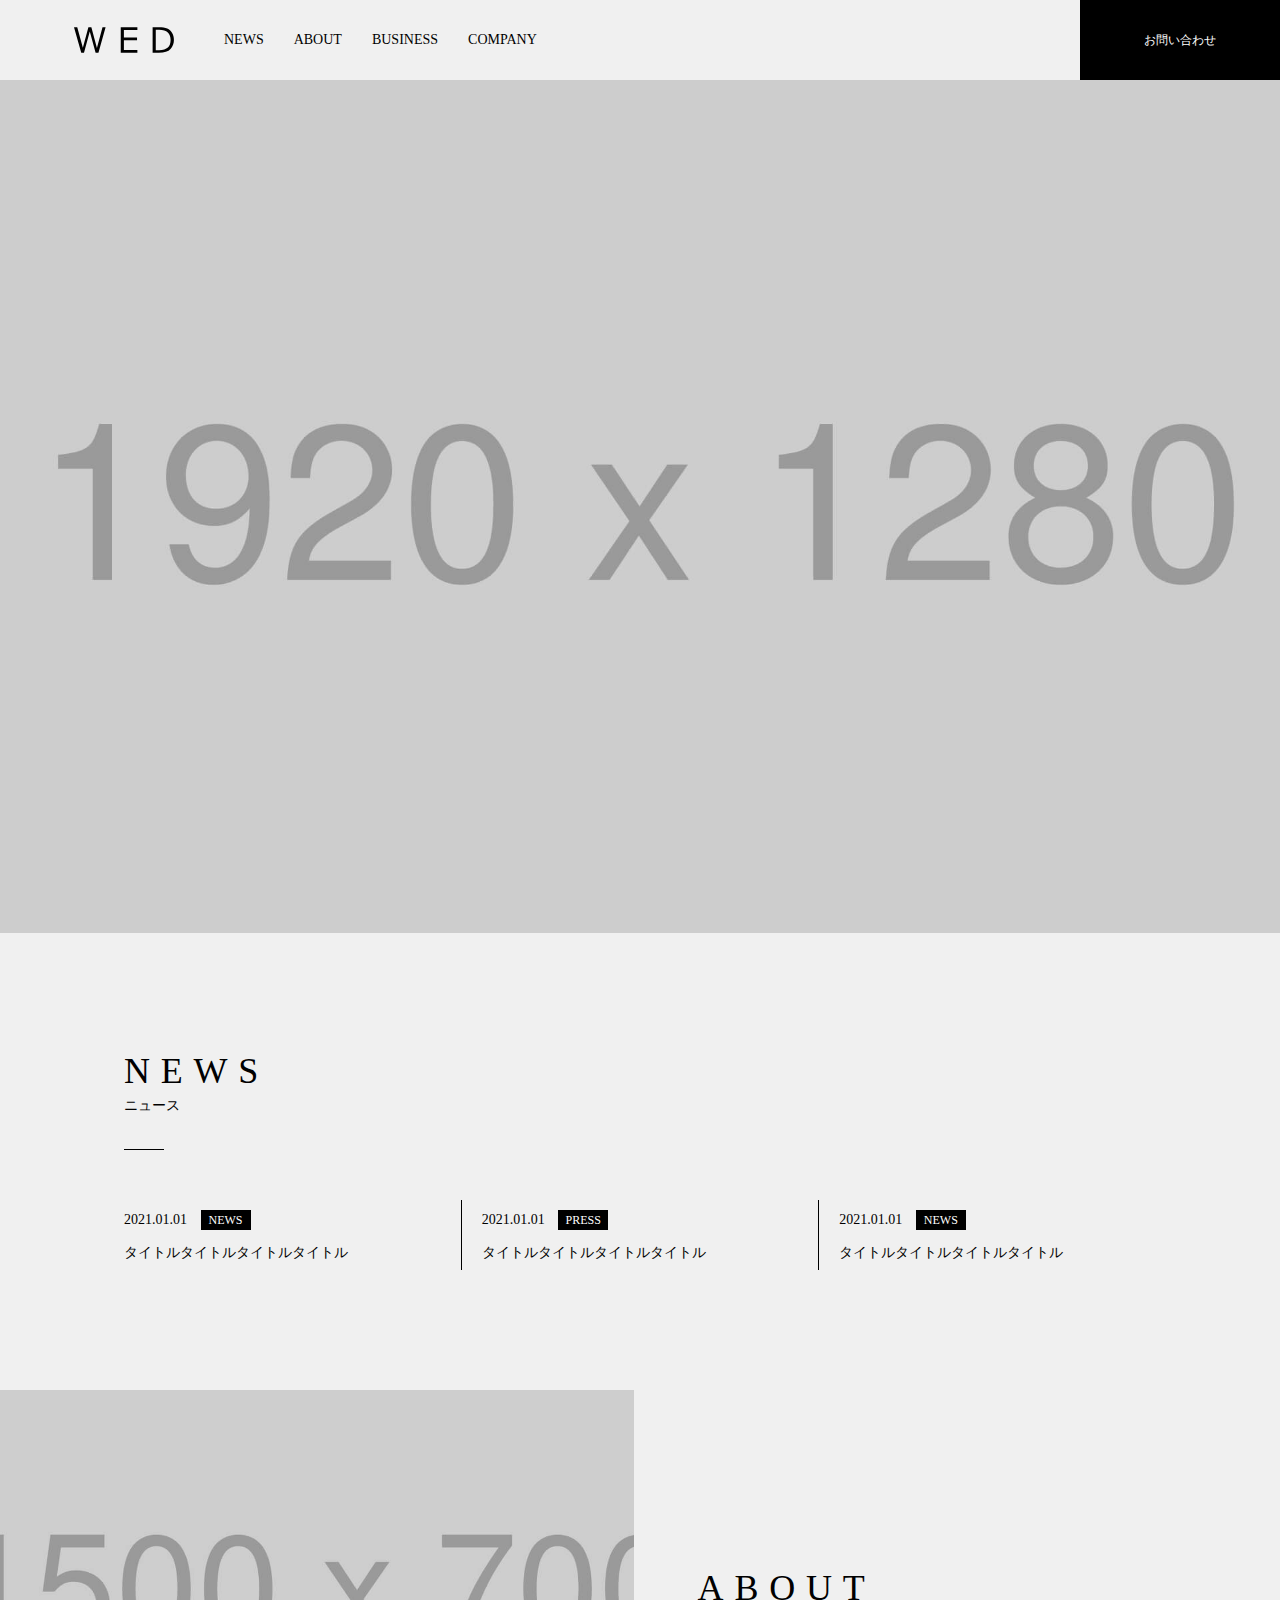
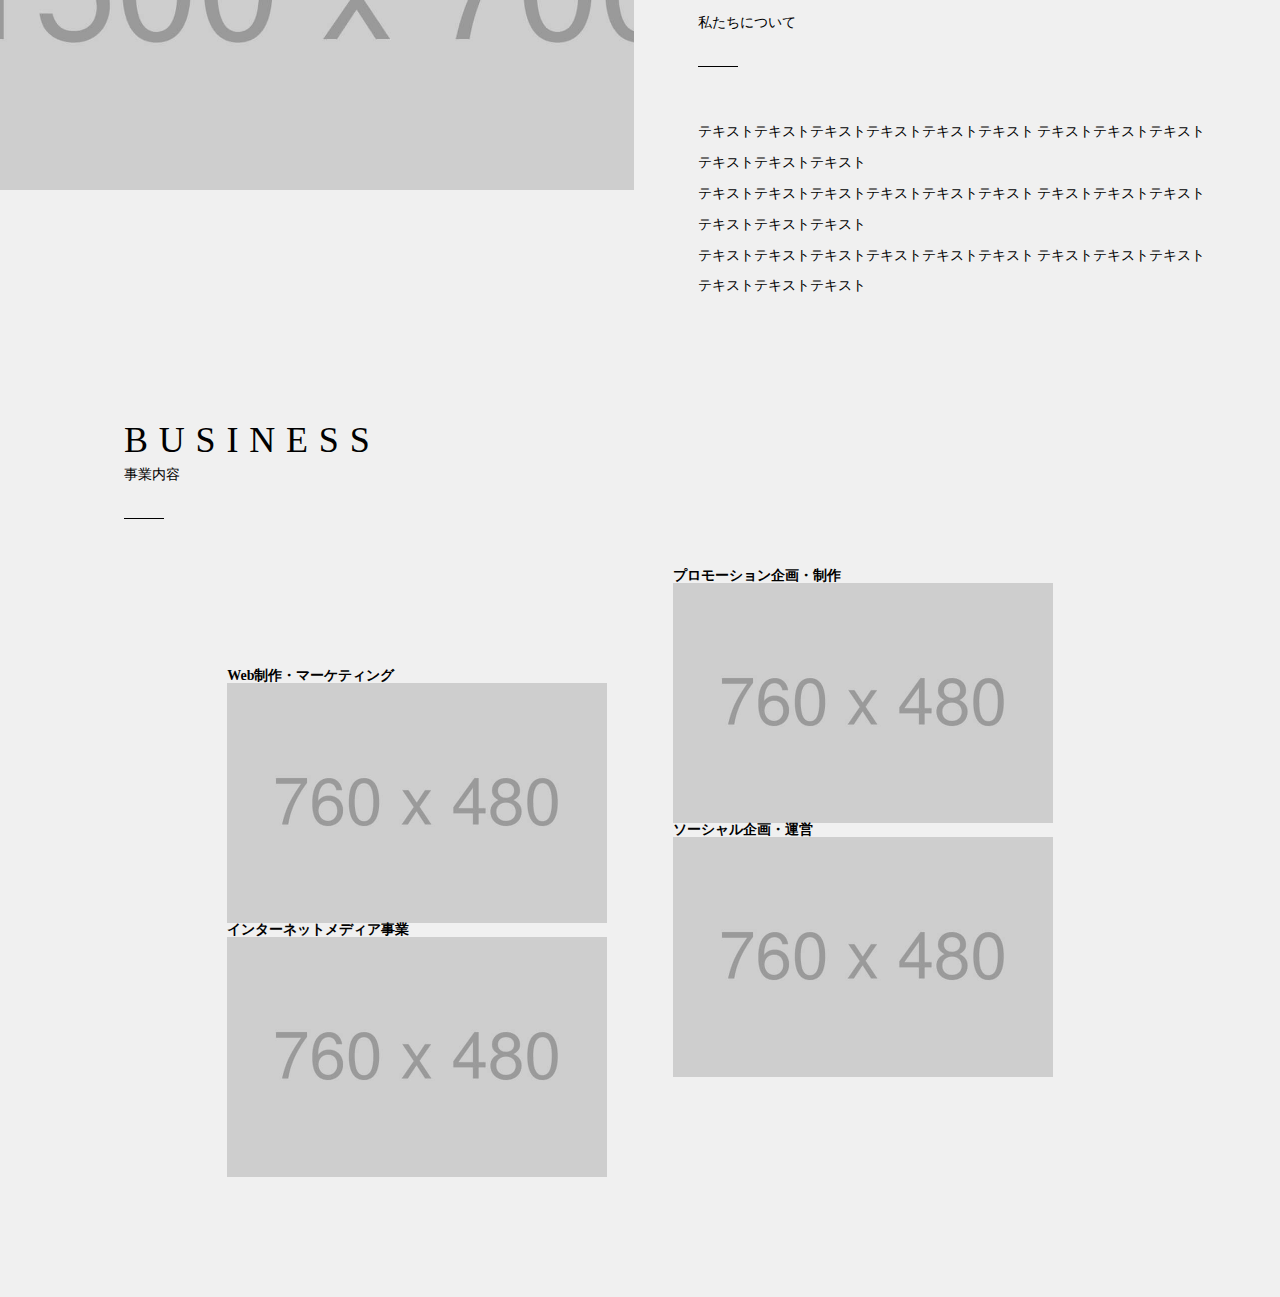
==== office/index.html @ f8fce8a9 "Add files via upload" ====
<!DOCTYPE html>
<html lang="jp">
<head>
  <meta charset="UTF-8">
  <meta name="viewport" content="width=device-width, initial-scale=1.0">
  <title>Document</title>

  <link rel="stylesheet" href="css/reset.css">
  <link rel="stylesheet" href="css/style.css">
</head>

<body>
  <header id="header">
    <div class="menu wrapper">
      <h1 class="logo">
        <a href=""><img src="img/logo.svg" alt=""></a>
      </h1>
      <nav>
        <ul>
          <li><a href="#news"></a>NEWS</li>
          <li><a href="#about"></a>ABOUT</li>
          <li><a href="#business"></a>BUSINESS</li>
          <li><a href="#company"></a>COMPANY</li>
        </ul>
      </nav>
    </div>
    <a class="buttom" href="#">お問い合わせ</a>
  </header>

  <main>
    <div id="main">
      <img src="img/mainvisual.jpg" alt="">
    </div>

    <section id="section" class="wrapper">
      <h2 class="news">
        <span class="en">NEWS</span>
        <span class="ja">ニュース</span>
      </h2>

      <ul class="list">
        <li>
          <div class="day">
            <time datetime="2021-01-01">2021.01.01</time>
            <span>NEWS</span>
          </div>
          <p>タイトルタイトルタイトルタイトル</p>
        </li>
        <li>
          <div class="day">
            <time datetime="2021-01-01">2021.01.01</time>
            <span>PRESS</span>
          </div>
          <p>タイトルタイトルタイトルタイトル</p>
        </li>
        <li>
          <div class="day">
            <time datetime="2021-01-01">2021.01.01</time>
            <span>NEWS</span>
          </div>
          <p>タイトルタイトルタイトルタイトル</p>
        </li>
      </ul>
    </section>

    <section id="passion">
      <div class="shose">
        <img src="img/about.jpg" alt="">
      </div>

      <div class="text">
        <h2 class="news">
          <span class="en">ABOUT</span>
          <span class="ja">私たちについて</span>
        </h2>
        <p>テキストテキストテキストテキストテキストテキスト
          テキストテキストテキストテキストテキストテキスト
        </p>
        <p>テキストテキストテキストテキストテキストテキスト
          テキストテキストテキストテキストテキストテキスト
        </p>
        <p>テキストテキストテキストテキストテキストテキスト
          テキストテキストテキストテキストテキストテキスト
        </p>
      </div>
    </section>

    <section id="business" class="wrapper">
      <h2 class="news">
        <span class="en">BUSINESS</span>
        <span class="ja">事業内容</span>
      </h2>

      <div class="oya">
        <div class="ko">
          <div class="mago">
            <h3 class="web">Web制作・マーケティング</h3>
            <img src="img/business1.jpg" alt="">
          </div>
          <div class="mago">
            <h3 class="web">インターネットメディア事業</h3>
            <img src="img/business2.jpg" alt="">
          </div>
        </div>

        <div class="ko2">
          <div class="mago">
            <h3 class="web">プロモーション企画・制作</h3>
            <img src="img/business3.jpg" alt="">
          </div>
          <div class="mago">
            <h3 class="web">ソーシャル企画・運営</h3>
            <img src="img/business4.jpg" alt="">
          </div>
        </div>
      </div>
    </section>
  </main>
</body>
</html>
---- office/css/style.css ----
body {
    background-color: #f0f0f0;
    color: #000;
    font-size: 0.875rem;
}
a {
    color: #000;
    font-size: 0.875rem;
    text-decoration: none;
}
img {
    max-width: 100%;
    vertical-align: bottom;
}
li {
    list-style: none;
}
.wrapper {
    width: 100%;
    max-width: 1032px;
    padding: 0 16px;
    margin: 0 auto;
}

/* header */
.logo {
    width: 100px;
    margin-right: 50px;
    padding-left: 50px;
}

.logo a {
    display: block;
}

#header {
    height: 80px;
    display: flex;
    justify-content: space-between;
    align-items: center;
}

#header .menu {
    display: flex;
    align-items: center;
}

#header .menu ul {
    display: flex;
    align-items: center;
}

#header .menu li {
    margin-right: 30px;
    font-size: 14px;
}

#header .buttom {
    width: 200px;
    height: 80px;
    line-height: 80px;
    background-color: #000;
    color: #fff;
    font-size: 0.75rem;
    display: inline-block;
    text-align: center;
}

#header .buttom:hover {
    background-color: #333;
}

/* main */
#main {
    margin-bottom: 120px;
}

#main img {
    width: 100%;
    height: calc(100vh-80px);
    object-fit: cover;
}

/* NEWS */
.news {
    font-weight: normal;
    line-height: 1;
    margin-bottom: 50px;
}

.news::after {
    content: "";
    width: 40px;
    height: 1px;
    background-color: #000;
    display: block;
}

.news .en {
    display: block;
    font-size: 2.25rem;
    letter-spacing: 0.3em;
    margin-bottom: 10px;
}

.news .ja {
    display: block;
    font-size: 0.875rem;
    margin-bottom: 36px;
}

#section {
    margin-bottom: 120px;
    font-size: 14px;
}

#section .list {
    display: flex;
    justify-content: space-between;
}

#section .list li {
    width: calc(100%/3);
    border-right: solid 1px #000;
    padding: 10px 20px;
}

#section .list li:first-child {
    padding-left: 0;
}

#section .list li:last-child {
    border-right: none;
    padding-right: 0;
}

#section .list li .day {
    margin-bottom: 16px;
}

#section .list li .day span {
    width: 50px;
    height: 20px;
    line-height: 20px;
    color: #fff;
    background-color: #000;
    display: inline-block;
    font-size: 0.75rem;
    margin-left: 10px;
    text-align: center;
}

/* passion */
#passion {
    display: flex;
    margin-bottom: 120px;
}

#passion .shose {
    width: 55%;
}

#passion .shose img {
    width: 100%;
    height: 400px;
    object-fit: cover;
}

#passion .text {
    width: 45%;
    padding: 180px 5% 0 5%;
}

#passion .text p {
    line-height: 2.2;
}

/* business */
#business {
    margin-bottom: 120px;
}

#business .oya {
    display: flex;
    justify-content: space-between;
    padding: 0 10%;
}

#business .oya .ko {
    width: 46%;
    margin-top: 100px;
}

#business .oya .ko2 {
    width: 46%;
}

#business
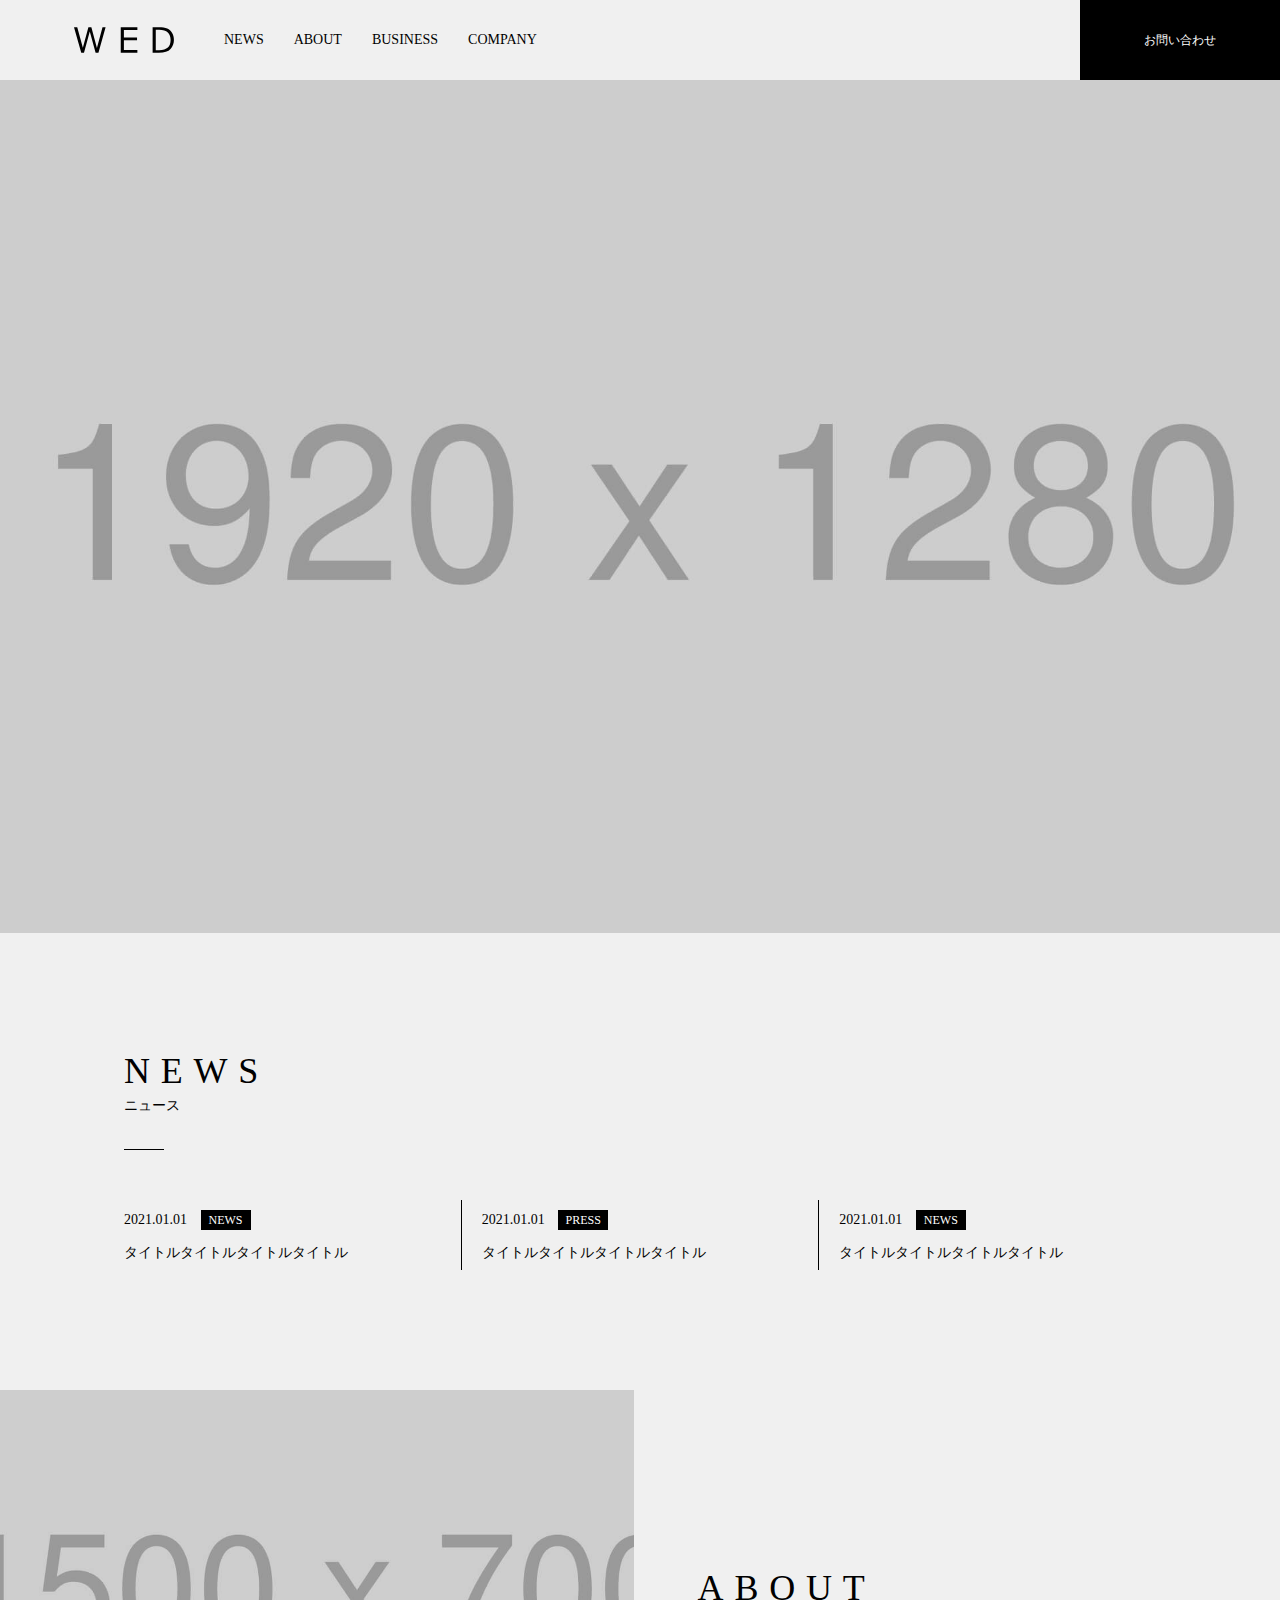
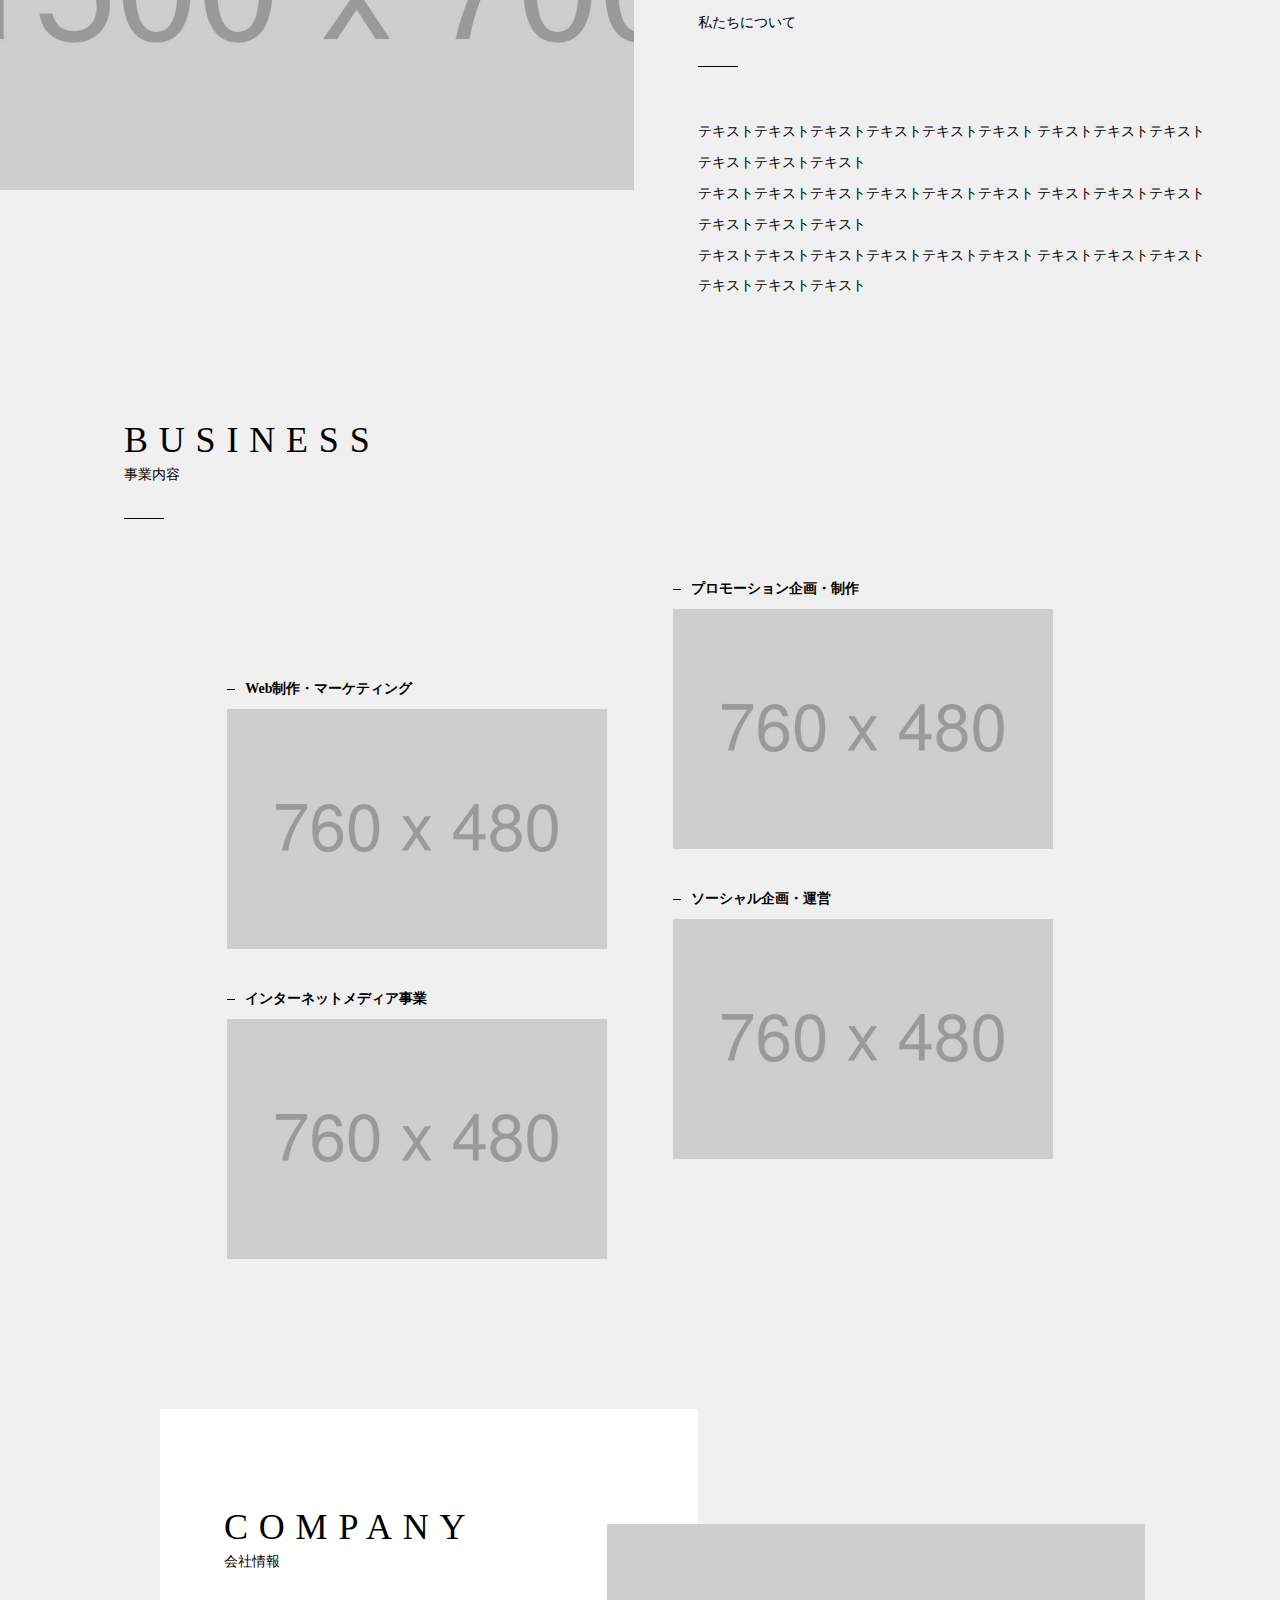
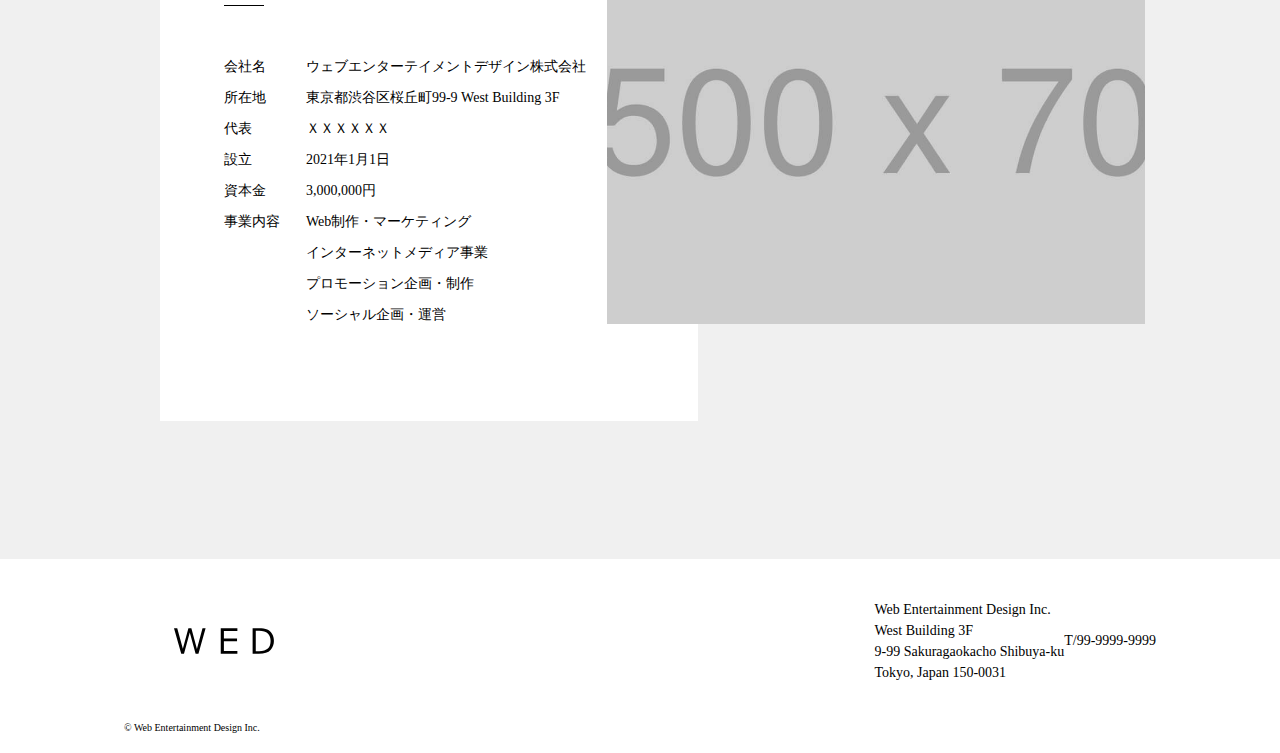
==== commit de707aa0: "Add files via upload" ====
--- a/office/index.html
+++ b/office/index.html
@@ -1,120 +1,163 @@
 <!DOCTYPE html>
 <html lang="jp">
-<head>
-  <meta charset="UTF-8">
-  <meta name="viewport" content="width=device-width, initial-scale=1.0">
-  <title>Document</title>
+  <head>
+    <meta charset="UTF-8" />
+    <meta name="viewport" content="width=device-width, initial-scale=1.0" />
+    <title>Document</title>
 
-  <link rel="stylesheet" href="css/reset.css">
-  <link rel="stylesheet" href="css/style.css">
-</head>
+    <link rel="stylesheet" href="css/reset.css" />
+    <link rel="stylesheet" href="css/style.css" />
+  </head>
 
-<body>
-  <header id="header">
-    <div class="menu wrapper">
-      <h1 class="logo">
-        <a href=""><img src="img/logo.svg" alt=""></a>
-      </h1>
-      <nav>
-        <ul>
-          <li><a href="#news"></a>NEWS</li>
-          <li><a href="#about"></a>ABOUT</li>
-          <li><a href="#business"></a>BUSINESS</li>
-          <li><a href="#company"></a>COMPANY</li>
-        </ul>
-      </nav>
-    </div>
-    <a class="buttom" href="#">お問い合わせ</a>
-  </header>
+  <body>
+    <header id="header" class="header">
+      <div class="menu wrapper">
+        <h1 class="logo">
+          <a href=""><img src="img/logo.svg" alt="" /></a>
+        </h1>
+        <nav>
+          <ul>
+            <li><a href="#news">NEWS</a></li>
+            <li><a href="#about">ABOUT</a></li>
+            <li><a href="#business">BUSINESS</a></li>
+            <li><a href="#company">COMPANY</a></li>
+          </ul>
+        </nav>
+      </div>
+      <a class="buttom" href="#">お問い合わせ</a>
+    </header>
 
-  <main>
-    <div id="main">
-      <img src="img/mainvisual.jpg" alt="">
-    </div>
-
-    <section id="section" class="wrapper">
-      <h2 class="news">
-        <span class="en">NEWS</span>
-        <span class="ja">ニュース</span>
-      </h2>
-
-      <ul class="list">
-        <li>
-          <div class="day">
-            <time datetime="2021-01-01">2021.01.01</time>
-            <span>NEWS</span>
-          </div>
-          <p>タイトルタイトルタイトルタイトル</p>
-        </li>
-        <li>
-          <div class="day">
-            <time datetime="2021-01-01">2021.01.01</time>
-            <span>PRESS</span>
-          </div>
-          <p>タイトルタイトルタイトルタイトル</p>
-        </li>
-        <li>
-          <div class="day">
-            <time datetime="2021-01-01">2021.01.01</time>
-            <span>NEWS</span>
-          </div>
-          <p>タイトルタイトルタイトルタイトル</p>
-        </li>
-      </ul>
-    </section>
-
-    <section id="passion">
-      <div class="shose">
-        <img src="img/about.jpg" alt="">
+    <main>
+      <div class="main">
+        <img src="img/mainvisual.jpg" alt="" />
       </div>
 
-      <div class="text">
-        <h2 class="news">
-          <span class="en">ABOUT</span>
-          <span class="ja">私たちについて</span>
+      <section id="news" class="news wrapper">
+        <h2 class="section-title">
+          <span class="en">NEWS</span>
+          <span class="ja">ニュース</span>
         </h2>
-        <p>テキストテキストテキストテキストテキストテキスト
-          テキストテキストテキストテキストテキストテキスト
-        </p>
-        <p>テキストテキストテキストテキストテキストテキスト
-          テキストテキストテキストテキストテキストテキスト
-        </p>
-        <p>テキストテキストテキストテキストテキストテキスト
-          テキストテキストテキストテキストテキストテキスト
-        </p>
-      </div>
-    </section>
+        <ul class="news-lists">
+          <li class="news-list">
+            <div class="news-day">
+              <time datetime="2021-01-01">2021.01.01</time>
+              <span>NEWS</span>
+            </div>
+            <p>タイトルタイトルタイトルタイトル</p>
+          </li>
+          <li class="news-list">
+            <div class="news-day">
+              <time datetime="2021-01-01">2021.01.01</time>
+              <span>PRESS</span>
+            </div>
+            <p>タイトルタイトルタイトルタイトル</p>
+          </li>
+          <li class="news-list">
+            <div class="news-day">
+              <time datetime="2021-01-01">2021.01.01</time>
+              <span>NEWS</span>
+            </div>
+            <p>タイトルタイトルタイトルタイトル</p>
+          </li>
+        </ul>
+      </section>
 
-    <section id="business" class="wrapper">
-      <h2 class="news">
-        <span class="en">BUSINESS</span>
-        <span class="ja">事業内容</span>
-      </h2>
+      <section id="about" class="about">
+        <div class="about-img">
+          <img src="img/about.jpg" alt="" />
+        </div>
+        <div class="about-text">
+          <h2 class="section-title">
+            <span class="en">ABOUT</span>
+            <span class="ja">私たちについて</span>
+          </h2>
+          <p>テキストテキストテキストテキストテキストテキスト テキストテキストテキストテキストテキストテキスト</p>
+          <p>テキストテキストテキストテキストテキストテキスト テキストテキストテキストテキストテキストテキスト</p>
+          <p>テキストテキストテキストテキストテキストテキスト テキストテキストテキストテキストテキストテキスト</p>
+        </div>
+      </section>
 
-      <div class="oya">
-        <div class="ko">
-          <div class="mago">
-            <h3 class="web">Web制作・マーケティング</h3>
-            <img src="img/business1.jpg" alt="">
+      <section id="business" class="business wrapper">
+        <h2 class="section-title">
+          <span class="en">BUSINESS</span>
+          <span class="ja">事業内容</span>
+        </h2>
+        <div class="business-wrap">
+          <div class="business-cards margin-edit">
+            <div class="business-card">
+              <h3 class="business-card-title">Web制作・マーケティング</h3>
+              <img src="img/business1.jpg" alt="" />
+            </div>
+            <div class="business-card">
+              <h3 class="business-card-title">インターネットメディア事業</h3>
+              <img src="img/business2.jpg" alt="" />
+            </div>
           </div>
-          <div class="mago">
-            <h3 class="web">インターネットメディア事業</h3>
-            <img src="img/business2.jpg" alt="">
+
+          <div class="business-cards">
+            <div class="business-card">
+              <h3 class="business-card-title">プロモーション企画・制作</h3>
+              <img src="img/business3.jpg" alt="" />
+            </div>
+            <div class="business-card">
+              <h3 class="business-card-title">ソーシャル企画・運営</h3>
+              <img src="img/business4.jpg" alt="" />
+            </div>
           </div>
         </div>
+      </section>
 
-        <div class="ko2">
-          <div class="mago">
-            <h3 class="web">プロモーション企画・制作</h3>
-            <img src="img/business3.jpg" alt="">
-          </div>
-          <div class="mago">
-            <h3 class="web">ソーシャル企画・運営</h3>
-            <img src="img/business4.jpg" alt="">
-          </div>
+      <section id="company" class="company">
+        <div class="company-card">
+          <h2 class="section-title">
+            <span class="en">COMPANY</span>
+            <span class="ja">会社情報</span>
+          </h2>
+
+          <dl class="list">
+            <dt>会社名</dt>
+            <dd>ウェブエンターテイメントデザイン株式会社</dd>
+            <dt>所在地</dt>
+            <dd>東京都渋谷区桜丘町99-9 West Building 3F</dd>
+            <dt>代表</dt>
+            <dd>ＸＸＸＸＸＸ</dd>
+            <dt>設立</dt>
+            <dd>2021年1月1日</dd>
+            <dt>資本金</dt>
+            <dd>3,000,000円</dd>
+            <dt>事業内容</dt>
+            <dd>Web制作・マーケティング</dd>
+            <dd class="add">インターネットメディア事業</dd>
+            <dd class="add">プロモーション企画・制作</dd>
+            <dd class="add">ソーシャル企画・運営</dd>
+          </dl>
         </div>
-      </div>
-    </section>
-  </main>
-</body>
-</html>+
+        <div class="company-card-img">
+          <img src="img/company.jpg" alt="">
+        </div>
+      </section>
+
+      <footer class="footer">
+        <div class="wrapper">
+          <div class="footer-content">
+              <h1 class="logo">
+                <a href=""><img src="img/logo.svg" alt="" /></a>
+              </h1>
+              <div class="list">
+                <p>
+                  Web Entertainment Design Inc.<br>
+                  West Building 3F<br>
+                  9-99 Sakuragaokacho Shibuya-ku<br>
+                  Tokyo, Japan 150-0031
+                </p>
+                <p>T/99-9999-9999</p>
+              </div>
+            </div>
+            <p class="copyright">&copy; Web Entertainment Design Inc.</p>
+        </div>
+      </footer>
+    </main>
+  </body>
+</html>
+
--- a/office/css/style.css
+++ b/office/css/style.css
@@ -33,29 +33,29 @@
     display: block;
 }
 
-#header {
+.header {
     height: 80px;
     display: flex;
     justify-content: space-between;
     align-items: center;
 }
 
-#header .menu {
-    display: flex;
-    align-items: center;
-}
-
-#header .menu ul {
-    display: flex;
-    align-items: center;
-}
-
-#header .menu li {
+.header .menu {
+    display: flex;
+    align-items: center;
+}
+
+.header .menu ul {
+    display: flex;
+    align-items: center;
+}
+
+.header .menu li {
     margin-right: 30px;
     font-size: 14px;
 }
 
-#header .buttom {
+.header .buttom {
     width: 200px;
     height: 80px;
     line-height: 80px;
@@ -66,29 +66,28 @@
     text-align: center;
 }
 
-#header .buttom:hover {
+.header .buttom:hover {
     background-color: #333;
 }
 
 /* main */
-#main {
+.main {
     margin-bottom: 120px;
 }
 
-#main img {
+.main img {
     width: 100%;
     height: calc(100vh-80px);
     object-fit: cover;
 }
 
-/* NEWS */
-.news {
+.section-title {
     font-weight: normal;
     line-height: 1;
     margin-bottom: 50px;
 }
 
-.news::after {
+.section-title::after {
     content: "";
     width: 40px;
     height: 1px;
@@ -96,49 +95,50 @@
     display: block;
 }
 
-.news .en {
+.section-title .en {
     display: block;
     font-size: 2.25rem;
     letter-spacing: 0.3em;
     margin-bottom: 10px;
 }
 
-.news .ja {
+.section-title .ja {
     display: block;
     font-size: 0.875rem;
     margin-bottom: 36px;
 }
 
-#section {
+/* NEWS */
+.news {
     margin-bottom: 120px;
     font-size: 14px;
 }
 
-#section .list {
+.news .news-lists {
     display: flex;
     justify-content: space-between;
 }
 
-#section .list li {
+.news .news-lists .news-list {
     width: calc(100%/3);
     border-right: solid 1px #000;
     padding: 10px 20px;
 }
 
-#section .list li:first-child {
+.news .news-lists .news-list:first-child {
     padding-left: 0;
 }
 
-#section .list li:last-child {
+.news .news-lists .news-list:last-child {
     border-right: none;
     padding-right: 0;
 }
 
-#section .list li .day {
+.news .news-lists .news-list .news-day {
     margin-bottom: 16px;
 }
 
-#section .list li .day span {
+.news .news-lists .news-list .news-day span {
     width: 50px;
     height: 20px;
     line-height: 20px;
@@ -150,56 +150,152 @@
     text-align: center;
 }
 
-/* passion */
-#passion {
+/*.about */
+.about {
     display: flex;
     margin-bottom: 120px;
 }
 
-#passion .shose {
+.about .about-img {
     width: 55%;
 }
 
-#passion .shose img {
+.about .about-img img {
     width: 100%;
     height: 400px;
     object-fit: cover;
 }
 
-#passion .text {
+.about .about-text {
     width: 45%;
     padding: 180px 5% 0 5%;
 }
 
-#passion .text p {
+.about .about-text p {
     line-height: 2.2;
 }
 
 /* business */
-#business {
+.business {
     margin-bottom: 120px;
 }
 
-#business .oya {
+.business-wrap {
     display: flex;
     justify-content: space-between;
     padding: 0 10%;
 }
 
-#business .oya .ko {
+.business-cards {
     width: 46%;
+}
+
+.business-cards.margin-edit {
     margin-top: 100px;
 }
 
-#business .oya .ko2 {
-    width: 46%;
-}
-
-#business
-
-
-
-
-
-
-
+.business-card img {
+    margin-bottom: 30px;
+}
+
+.business-card-title {
+    padding: 13px;
+    margin-left: 5px;
+    position: relative;
+}
+
+.business-card-title::before {
+    content: "";
+    width: 8px;
+    height: 1px;
+    background-color: #000;
+    position: absolute;
+    top: 20px;
+    left: -5px;
+}
+
+/* company */
+.company {
+    height: 750px;
+    display: flex;
+    align-items: center;
+    position: relative;
+}
+
+.company-card {
+    position: absolute;
+    top: 0;
+    left: 0;
+
+    width: 32%;
+    height: 55%;
+    background-color: #fff;
+
+    padding: 100px 5%;
+    margin-left: 160px;
+}
+
+.company-card-img {
+    position: absolute;
+    top: 115px;
+    right: 0;
+    width: 42%;
+    margin-right: 135px;
+}
+
+.company-card-img img {
+    width: 100%;
+    height: 400px;
+    object-fit: cover;
+}
+
+.list {
+    display: flex;
+    align-items: center;
+    flex-wrap: wrap;
+    line-height: 1.5;
+}
+
+.list dt {
+    width: 20%;
+    margin-top: 10px;
+}
+
+.list dt:first-of-type {
+    margin-top: 0;
+}
+
+.list dd {
+width: 80%;
+margin-top: 10px;
+}
+
+.list dd:first-of-type {
+    margin-top: 0;
+}
+
+.list .add {
+    margin-left: 20%;
+}
+
+/* header */
+.footer-content {
+    display: flex;
+    justify-content: space-between;
+    align-items: center;
+    padding: 40px 0;
+}
+
+.footer {
+    background-color: #fff;
+    padding-bottom: 20px;
+}
+
+.copyright {
+    font-size: 0.625rem;
+}
+
+
+
+
+
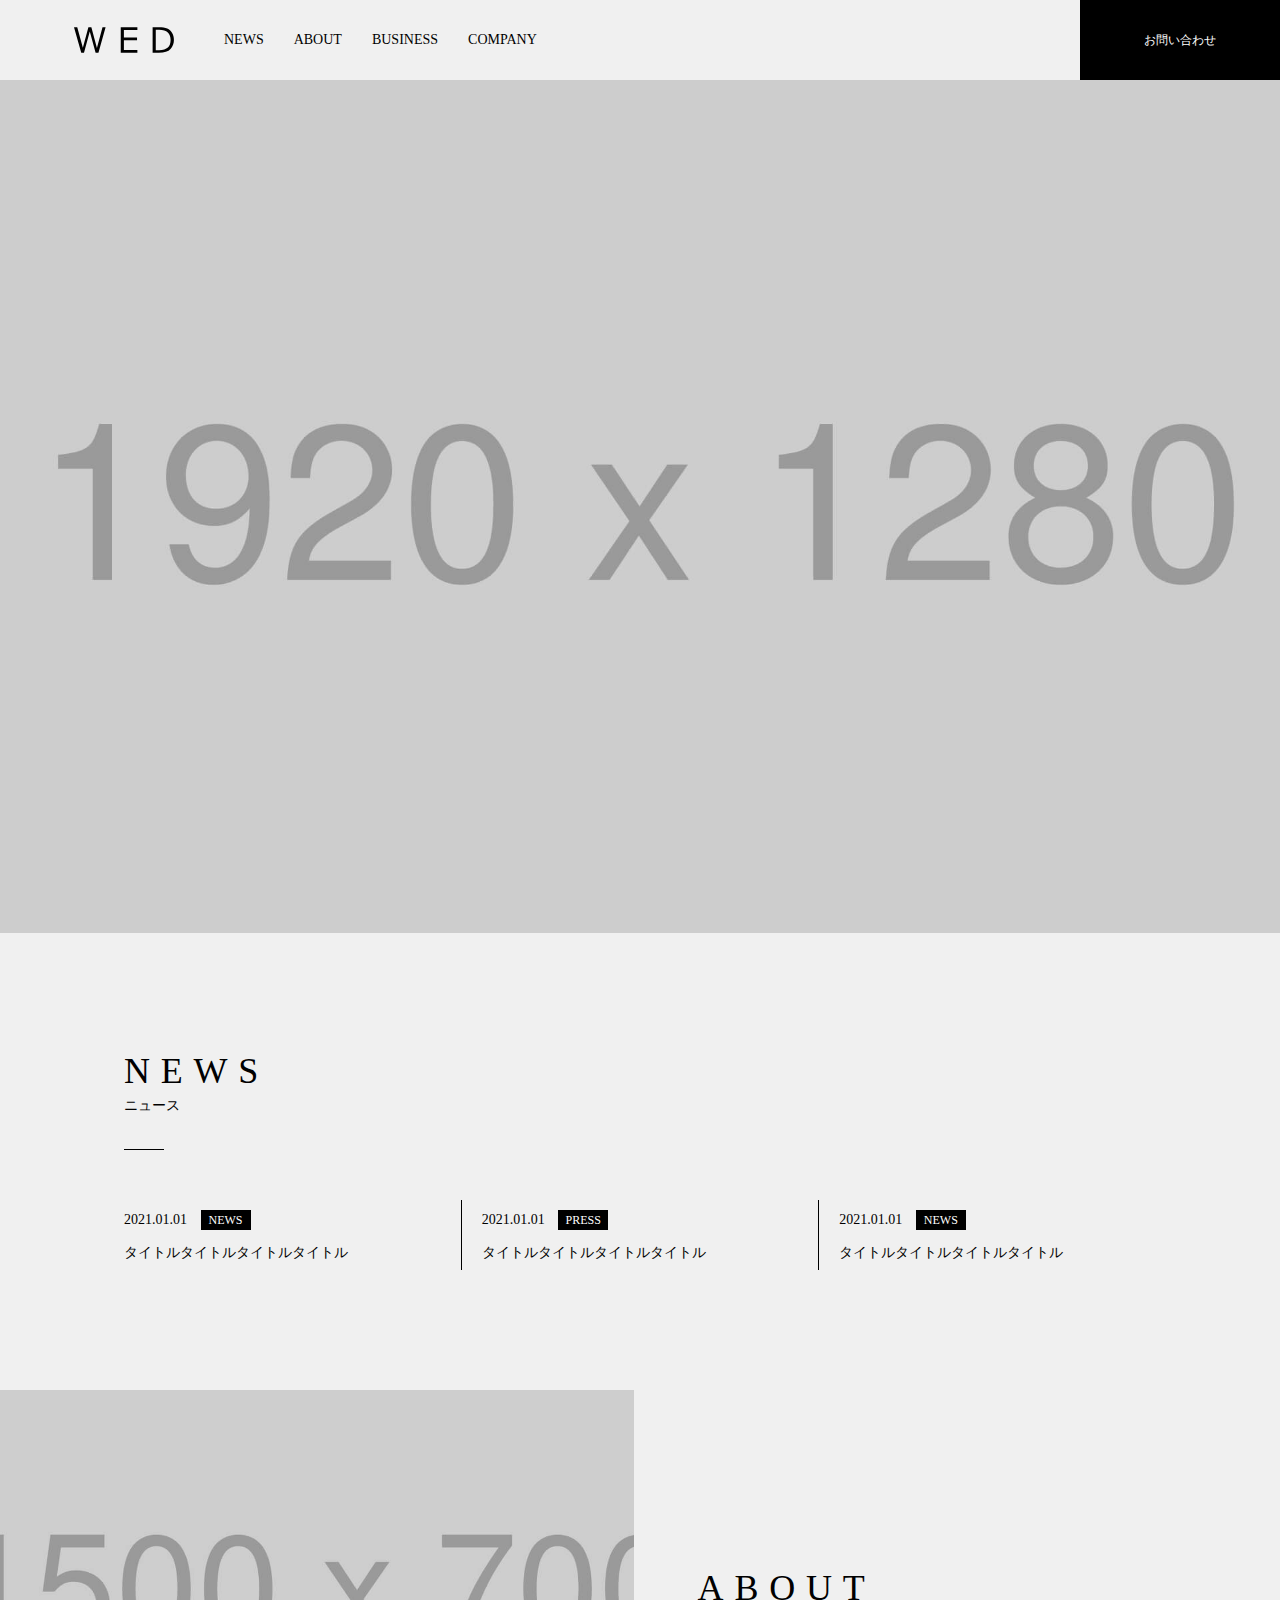
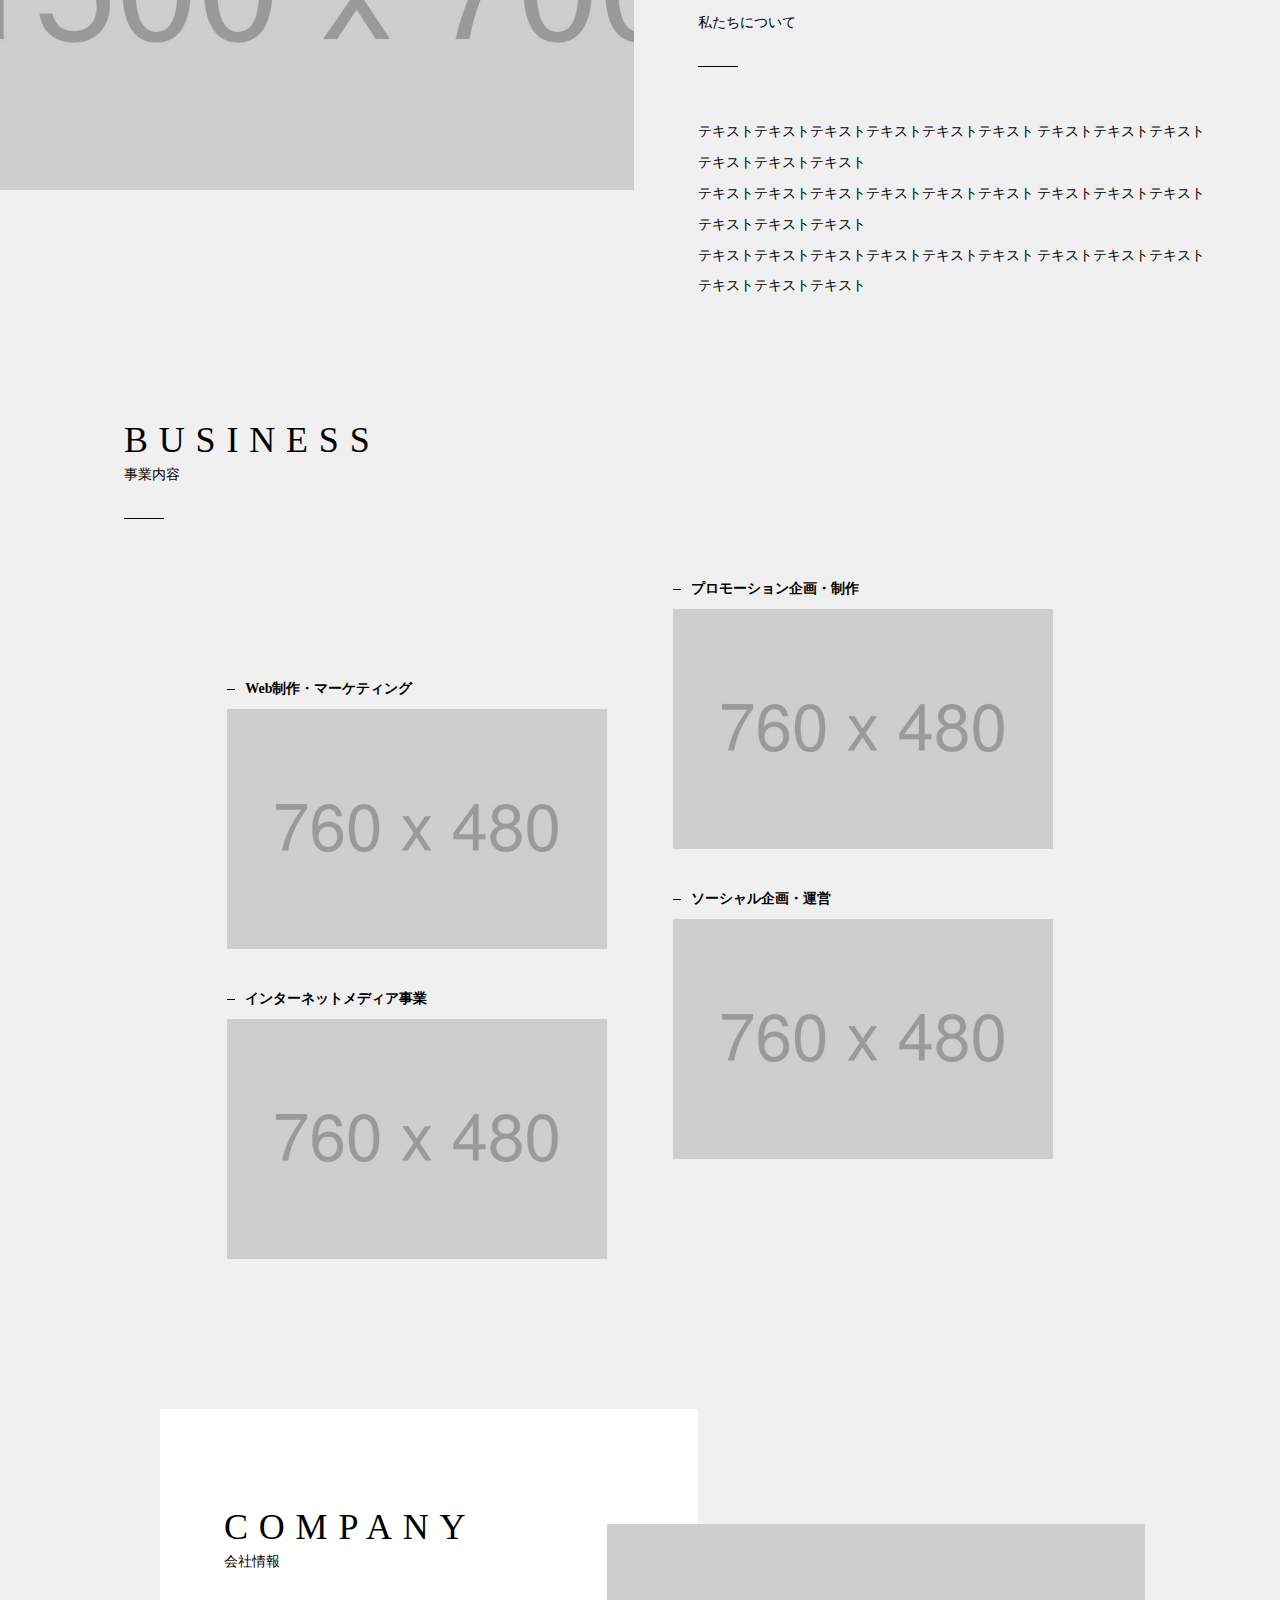
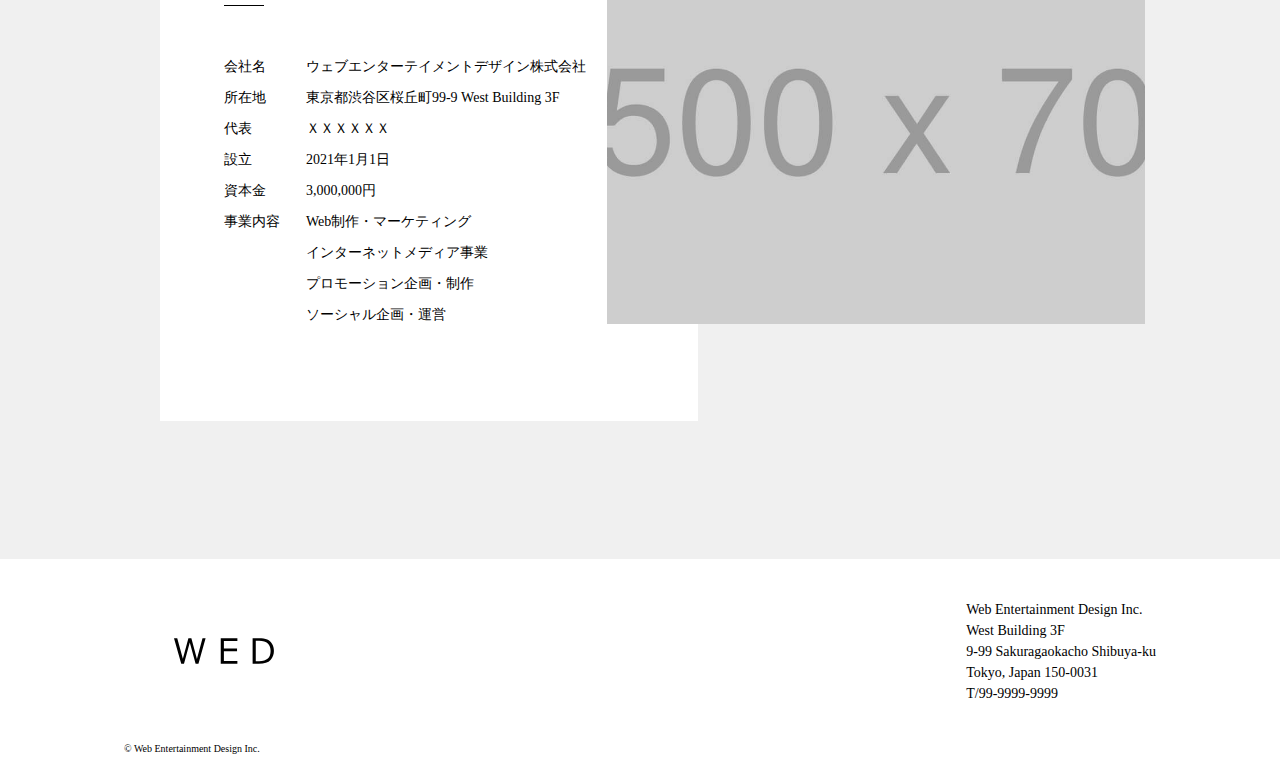
==== commit ca4e6dc6: "Add files via upload" ====
--- a/office/index.html
+++ b/office/index.html
@@ -141,7 +141,7 @@
       <footer class="footer">
         <div class="wrapper">
           <div class="footer-content">
-              <h1 class="logo">
+              <h1 class="logo logo-fotter">
                 <a href=""><img src="img/logo.svg" alt="" /></a>
               </h1>
               <div class="list">
@@ -149,9 +149,9 @@
                   Web Entertainment Design Inc.<br>
                   West Building 3F<br>
                   9-99 Sakuragaokacho Shibuya-ku<br>
-                  Tokyo, Japan 150-0031
+                  Tokyo, Japan 150-0031<br>
+                  T/99-9999-9999
                 </p>
-                <p>T/99-9999-9999</p>
               </div>
             </div>
             <p class="copyright">&copy; Web Entertainment Design Inc.</p>
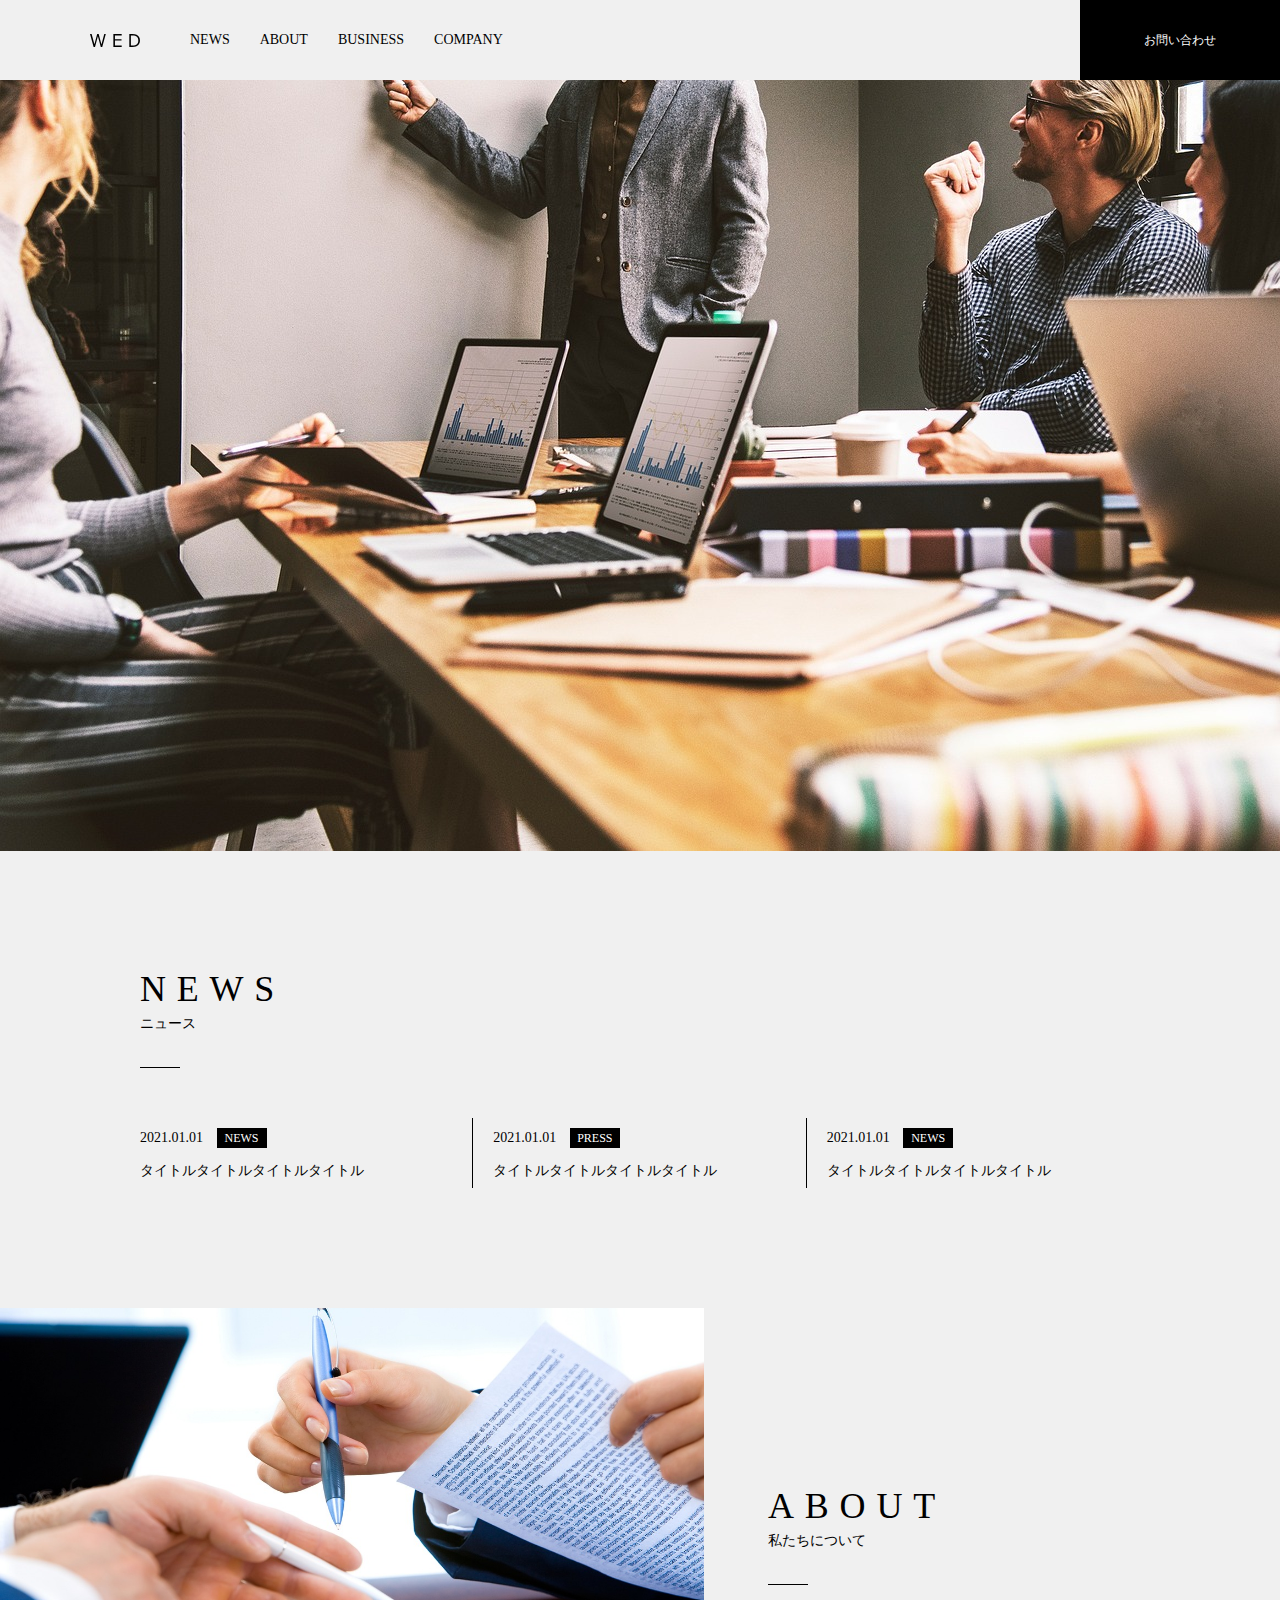
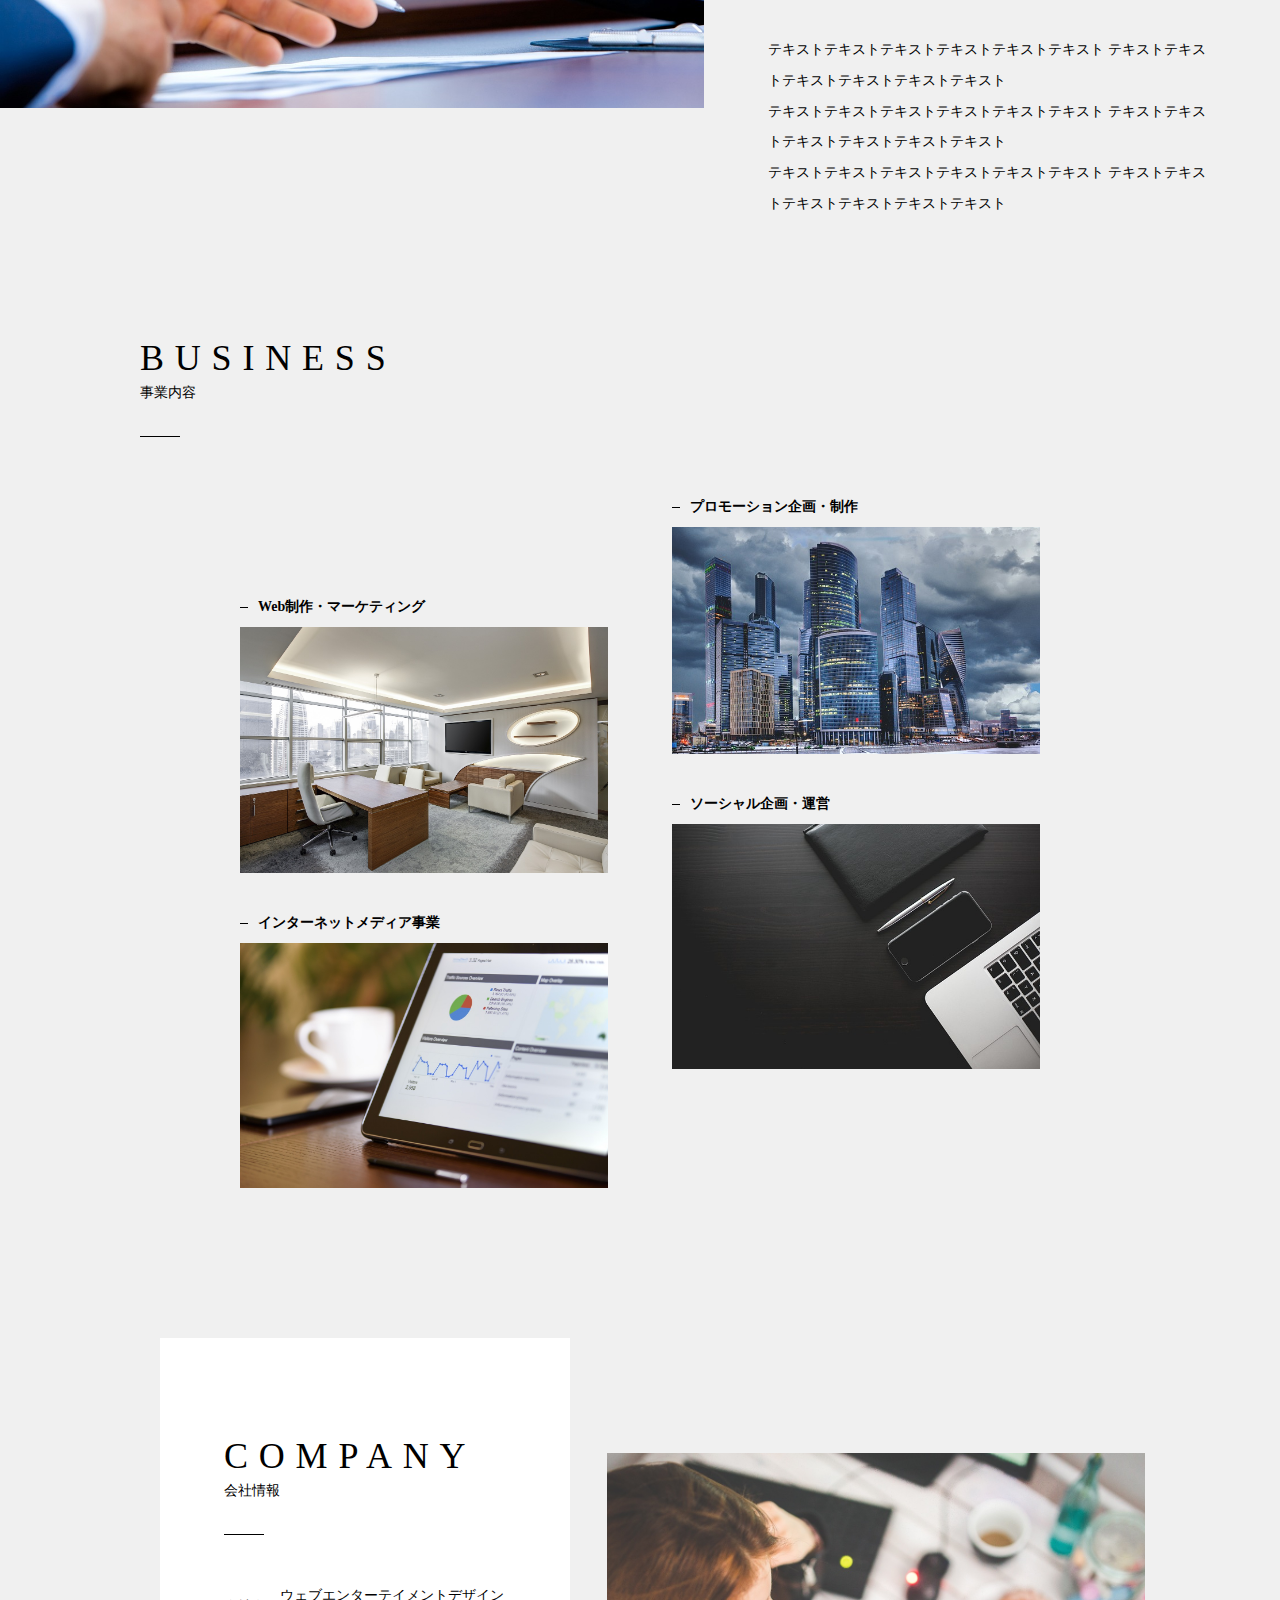
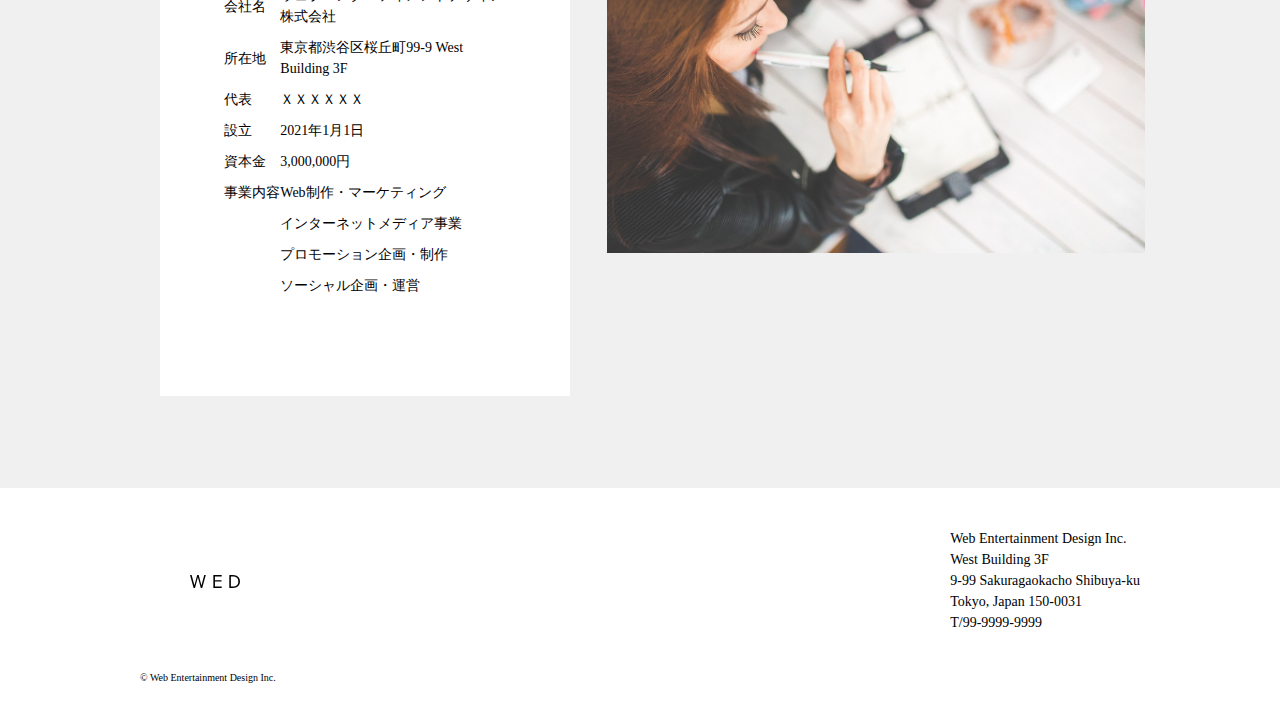
==== commit a16e9883: "Add files via upload" ====
--- a/office/index.html
+++ b/office/index.html
@@ -29,7 +29,7 @@
 
     <main>
       <div class="main">
-        <img src="img/mainvisual.jpg" alt="" />
+        <img src="img/mainvisual2.jpg" alt="" />
       </div>
 
       <section id="news" class="news wrapper">
@@ -64,7 +64,7 @@
 
       <section id="about" class="about">
         <div class="about-img">
-          <img src="img/about.jpg" alt="" />
+          <img src="img/about2.jpg" alt="" />
         </div>
         <div class="about-text">
           <h2 class="section-title">
@@ -86,22 +86,22 @@
           <div class="business-cards margin-edit">
             <div class="business-card">
               <h3 class="business-card-title">Web制作・マーケティング</h3>
-              <img src="img/business1.jpg" alt="" />
+              <img src="img/business11.jpg" alt="" />
             </div>
             <div class="business-card">
               <h3 class="business-card-title">インターネットメディア事業</h3>
-              <img src="img/business2.jpg" alt="" />
+              <img src="img/business22.jpg" alt="" />
             </div>
           </div>
 
           <div class="business-cards">
             <div class="business-card">
               <h3 class="business-card-title">プロモーション企画・制作</h3>
-              <img src="img/business3.jpg" alt="" />
+              <img src="img/business33.jpg" alt="" />
             </div>
             <div class="business-card">
               <h3 class="business-card-title">ソーシャル企画・運営</h3>
-              <img src="img/business4.jpg" alt="" />
+              <img src="img/business44.jpg" alt="" />
             </div>
           </div>
         </div>
@@ -134,7 +134,7 @@
         </div>
 
         <div class="company-card-img">
-          <img src="img/company.jpg" alt="">
+          <img src="img/company2.jpg" alt="">
         </div>
       </section>
 
--- a/office/css/style.css
+++ b/office/css/style.css
@@ -1,3 +1,7 @@
+* {
+    box-sizing: border-box;
+}
+
 body {
     background-color: #f0f0f0;
     color: #000;
@@ -40,22 +44,22 @@
     align-items: center;
 }
 
-.header .menu {
-    display: flex;
-    align-items: center;
-}
-
-.header .menu ul {
-    display: flex;
-    align-items: center;
-}
-
-.header .menu li {
+.menu {
+    display: flex;
+    align-items: center;
+}
+
+.menu ul {
+    display: flex;
+    align-items: center;
+}
+
+.menu li {
     margin-right: 30px;
     font-size: 14px;
 }
 
-.header .buttom {
+.buttom {
     width: 200px;
     height: 80px;
     line-height: 80px;
@@ -66,7 +70,7 @@
     text-align: center;
 }
 
-.header .buttom:hover {
+.buttom:hover {
     background-color: #333;
 }
 
@@ -114,31 +118,31 @@
     font-size: 14px;
 }
 
-.news .news-lists {
+.news-lists {
     display: flex;
     justify-content: space-between;
 }
 
-.news .news-lists .news-list {
+.news-list {
     width: calc(100%/3);
     border-right: solid 1px #000;
     padding: 10px 20px;
 }
 
-.news .news-lists .news-list:first-child {
+.news-list:first-child {
     padding-left: 0;
 }
 
-.news .news-lists .news-list:last-child {
+.news-list:last-child {
     border-right: none;
     padding-right: 0;
 }
 
-.news .news-lists .news-list .news-day {
+.news-day {
     margin-bottom: 16px;
 }
 
-.news .news-lists .news-list .news-day span {
+.news-day span {
     width: 50px;
     height: 20px;
     line-height: 20px;
@@ -156,22 +160,22 @@
     margin-bottom: 120px;
 }
 
-.about .about-img {
+.about-img {
     width: 55%;
 }
 
-.about .about-img img {
+.about-img img {
     width: 100%;
     height: 400px;
     object-fit: cover;
 }
 
-.about .about-text {
+.about-text {
     width: 45%;
     padding: 180px 5% 0 5%;
 }
 
-.about .about-text p {
+.about-text p {
     line-height: 2.2;
 }
 
@@ -228,7 +232,7 @@
     left: 0;
 
     width: 32%;
-    height: 55%;
+    /* height: 55%; */
     background-color: #fff;
 
     padding: 100px 5%;
@@ -295,7 +299,130 @@
     font-size: 0.625rem;
 }
 
-
-
-
-
+/* sp */
+@media screen and (max-width: 767px){
+    .logo {
+        width: 80px;
+        margin: 10px 0;
+        padding: 0 1px 10px;
+    }
+    .section-title {
+        margin-bottom: 34px;
+    }
+    .section-title .ja {
+        margin-bottom: 24px;
+    }
+/* header */
+    .buttom {
+        display: none;
+    }
+    .menu {
+        flex-direction: column;
+        align-items: flex-start;
+    }
+/* main */
+    .main {
+        margin-bottom: 80px;
+    }
+    /* news */
+    .news {
+        margin-bottom: 80px;
+    }
+    .news-lists {
+        flex-direction: column;
+    }
+    .news-list {
+        width: 100%;
+        border-right: none;
+        padding: 10px;
+        margin-bottom: 20px;
+    }
+    .news-list:first-child {
+        margin-left: 10px;
+    }
+    .news-list:last-child {
+        margin-bottom: 0;
+    }
+
+    /* about */
+    .about {
+        flex-direction: column;
+        margin-bottom: 80px;
+    }
+    .about-img {
+        width: 100%;
+        margin-bottom: 10px;
+    }
+    .about-img img {
+        height: 300px;
+    }
+    .about-text {
+        width: 100%;
+        padding-top: 20px;
+        padding-left: 15px;
+    }
+
+    /* business */
+    .business-wrap {
+        flex-wrap: wrap;
+        padding: initial;
+    }
+    .business-cards {
+        width: 100%;
+    }
+
+    /* company */
+    .company {
+        flex-wrap: wrap;
+        justify-content: center;
+    }   
+    .company-card {
+        width: 100%;
+        margin-bottom: 180px;
+        margin-left: 16px;
+        margin-right: 16px;
+        margin-bottom: 50px;
+        padding-top: 30px;
+        padding-bottom: 200px;
+        position: static;
+    }
+    .company-card-img {
+        width: 100%;
+        padding: 0;
+        position: static;
+    }
+
+    .company-card-img img {
+        padding-left: 2%;
+    }
+    .list {
+        flex-direction: column;
+    }
+    .list dt {
+        width: 100%;
+        margin-top: 20px;
+    }
+    .list dd {
+        width: 100%;
+        margin-top: 5px;
+        padding-left: 14px;
+    }
+    .list dd:first-of-type {
+        margin-top: 5px;
+    }
+    .list .add {
+        margin-left: 0;
+    }
+
+    .footer-content {
+        margin-top: 400px;
+        margin-top: 400px;
+        align-items: flex-start;
+    }
+}
+
+
+
+
+
+
